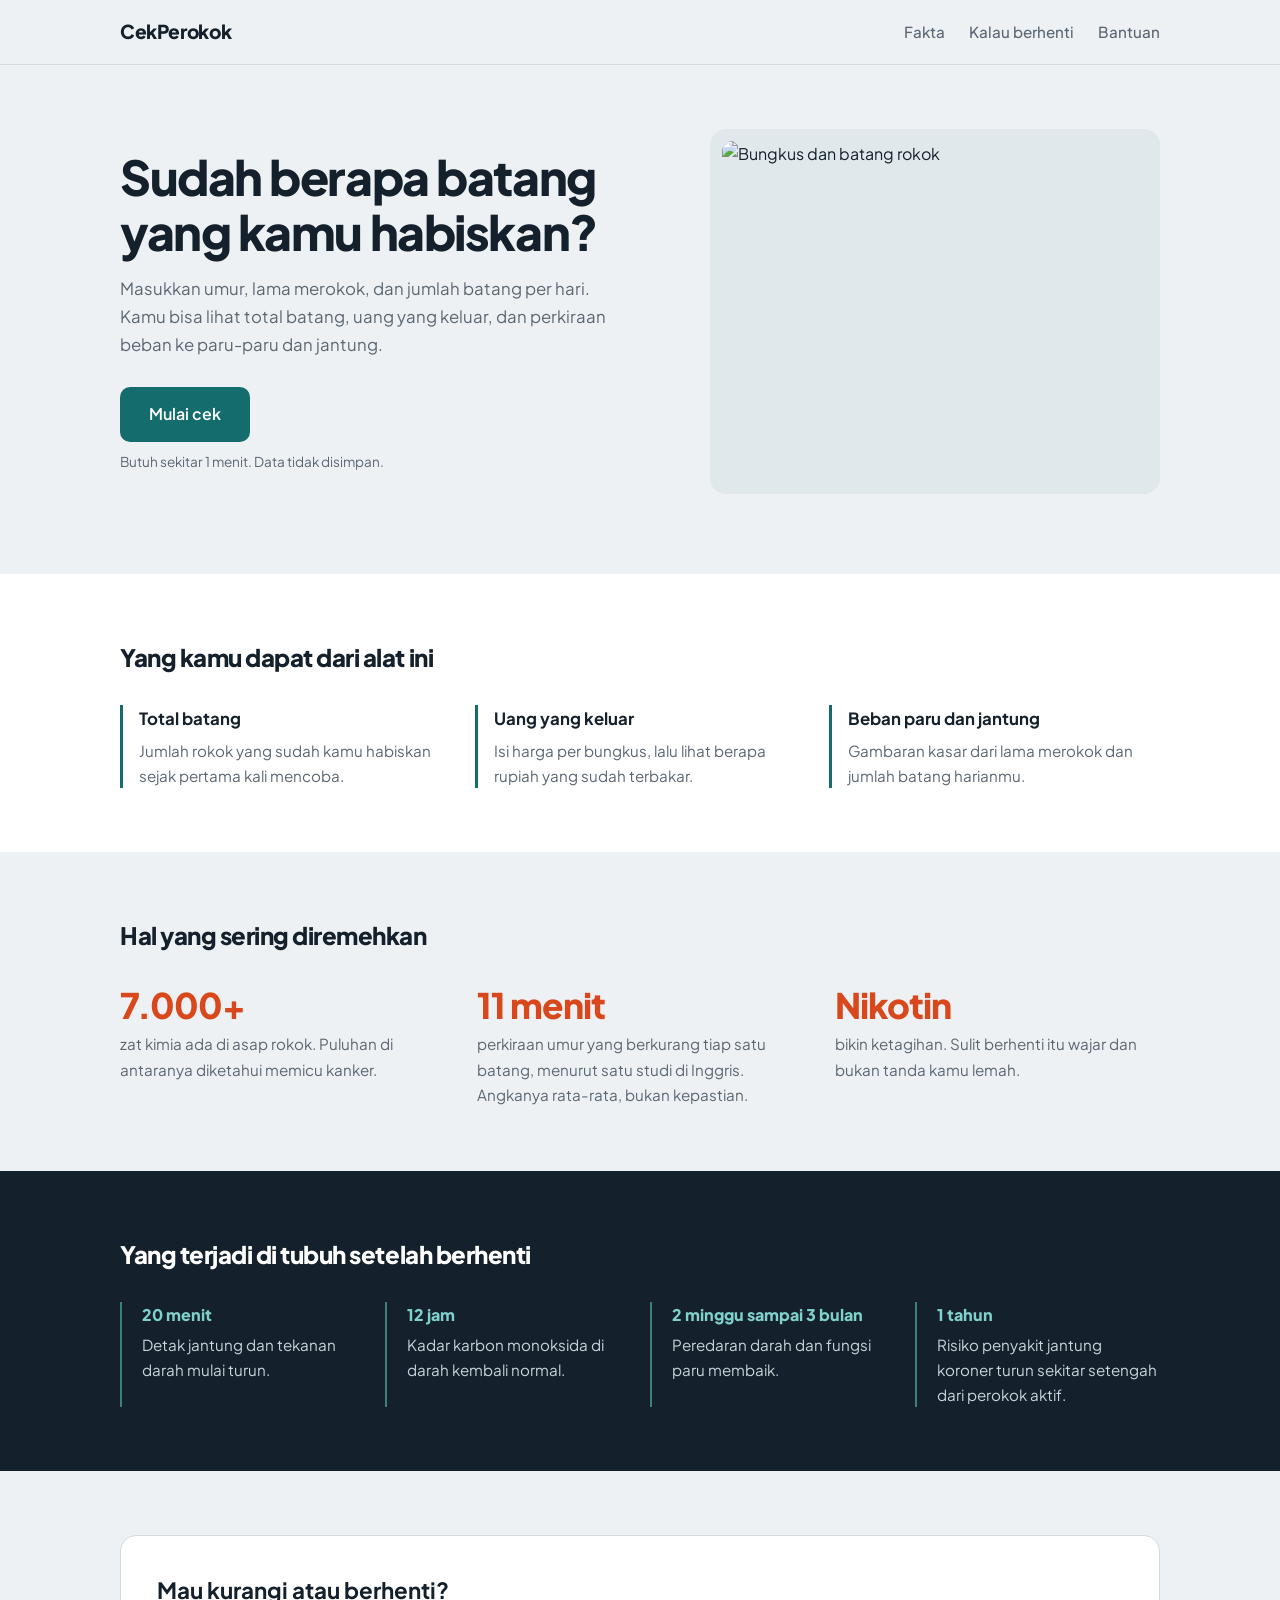
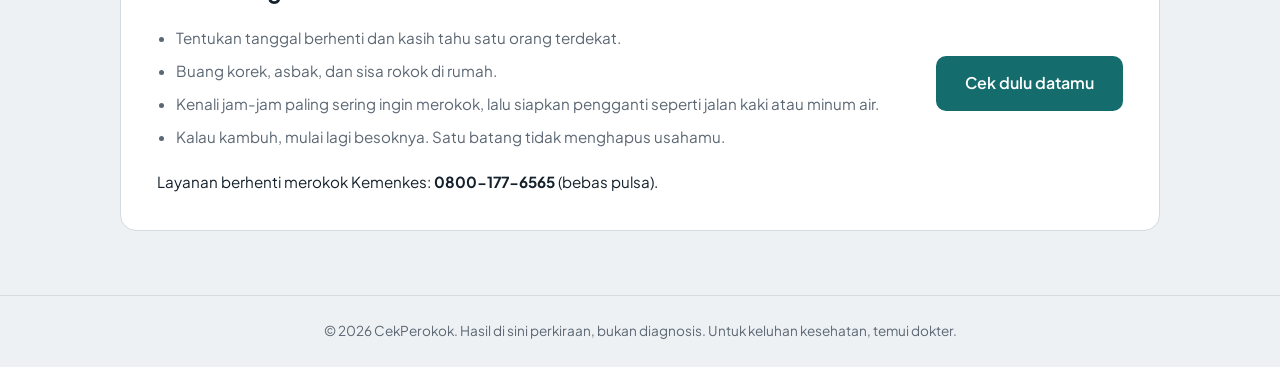
==== index.html @ c0598c34 "update" ====
<!DOCTYPE html>
<html lang="id">
<head>
  <meta charset="UTF-8">
  <meta name="viewport" content="width=device-width, initial-scale=1.0">
  <title>CekPerokok - Hitung dampak rokokmu</title>
  <meta name="description" content="Hitung perkiraan jumlah batang, uang, dan umur yang terpakai dari kebiasaan merokok.">
  <link rel="preconnect" href="https://fonts.googleapis.com">
  <link rel="preconnect" href="https://fonts.gstatic.com" crossorigin>
  <link href="https://fonts.googleapis.com/css2?family=Plus+Jakarta+Sans:wght@400;500;600;800&display=swap" rel="stylesheet">
  <link rel="stylesheet" href="css/style.css">
</head>
<body>

  <header class="site-header">
    <div class="container header-container">
      <a class="brand-logo">CekPerokok</a>
      <nav class="site-nav">
        <a href="#fakta">Fakta</a>
        <a href="#berhenti">Kalau berhenti</a>
        <a href="#bantuan">Bantuan</a>
      </nav>
    </div>
  </header>

  <main>
    <section class="hero-section">
      <div class="container hero-container">
        <div class="hero-content">
          <h1 class="hero-title">Sudah berapa batang yang kamu habiskan?</h1>
          <p class="hero-description">
            Masukkan umur, lama merokok, dan jumlah batang per hari. Kamu bisa lihat total batang, uang yang keluar, dan perkiraan beban ke paru-paru dan jantung.
          </p>
          <div class="hero-actions">
            <a href="cek.html" class="btn btn-primary">Mulai cek</a>
            <span class="action-note">Butuh sekitar 1 menit. Data tidak disimpan.</span>
          </div>
        </div>

        <div class="hero-visual">
          <figure class="image-wrapper">
            <img src="assets/rokok.webp" alt="Bungkus dan batang rokok" width="500" height="400" loading="eager">
          </figure>
        </div>
      </div>
    </section>

    <section class="info-section">
      <div class="container">
        <h2 class="section-title">Yang kamu dapat dari alat ini</h2>
        <div class="info-grid">
          <div class="info-item">
            <h3>Total batang</h3>
            <p>Jumlah rokok yang sudah kamu habiskan sejak pertama kali mencoba.</p>
          </div>
          <div class="info-item">
            <h3>Uang yang keluar</h3>
            <p>Isi harga per bungkus, lalu lihat berapa rupiah yang sudah terbakar.</p>
          </div>
          <div class="info-item">
            <h3>Beban paru dan jantung</h3>
            <p>Gambaran kasar dari lama merokok dan jumlah batang harianmu.</p>
          </div>
        </div>
      </div>
    </section>

    <section id="fakta" class="fact-section">
      <div class="container">
        <h2 class="section-title">Hal yang sering diremehkan</h2>
        <div class="fact-grid">
          <div class="fact-item">
            <strong class="fact-number">7.000+</strong>
            <p>zat kimia ada di asap rokok. Puluhan di antaranya diketahui memicu kanker.</p>
          </div>
          <div class="fact-item">
            <strong class="fact-number">11 menit</strong>
            <p>perkiraan umur yang berkurang tiap satu batang, menurut satu studi di Inggris. Angkanya rata-rata, bukan kepastian.</p>
          </div>
          <div class="fact-item">
            <strong class="fact-number">Nikotin</strong>
            <p>bikin ketagihan. Sulit berhenti itu wajar dan bukan tanda kamu lemah.</p>
          </div>
        </div>
      </div>
    </section>

    <section id="berhenti" class="timeline-section">
      <div class="container">
        <h2 class="section-title">Yang terjadi di tubuh setelah berhenti</h2>
        <ol class="timeline">
          <li>
            <span class="time-mark">20 menit</span>
            <p>Detak jantung dan tekanan darah mulai turun.</p>
          </li>
          <li>
            <span class="time-mark">12 jam</span>
            <p>Kadar karbon monoksida di darah kembali normal.</p>
          </li>
          <li>
            <span class="time-mark">2 minggu sampai 3 bulan</span>
            <p>Peredaran darah dan fungsi paru membaik.</p>
          </li>
          <li>
            <span class="time-mark">1 tahun</span>
            <p>Risiko penyakit jantung koroner turun sekitar setengah dari perokok aktif.</p>
          </li>
        </ol>
      </div>
    </section>

    <section id="bantuan" class="help-section">
      <div class="container">
        <div class="help-card">
          <div>
            <h2>Mau kurangi atau berhenti?</h2>
            <ul class="help-list">
              <li>Tentukan tanggal berhenti dan kasih tahu satu orang terdekat.</li>
              <li>Buang korek, asbak, dan sisa rokok di rumah.</li>
              <li>Kenali jam-jam paling sering ingin merokok, lalu siapkan pengganti seperti jalan kaki atau minum air.</li>
              <li>Kalau kambuh, mulai lagi besoknya. Satu batang tidak menghapus usahamu.</li>
            </ul>
            <p class="help-note">Layanan berhenti merokok Kemenkes: <strong>0800-177-6565</strong> (bebas pulsa).</p>
          </div>
          <a href="cek.html" class="btn btn-primary">Cek dulu datamu</a>
        </div>
      </div>
    </section>
  </main>

  <footer class="site-footer">
    <div class="container footer-container">
      <p>&copy; 2026 CekPerokok. Hasil di sini perkiraan, bukan diagnosis. Untuk keluhan kesehatan, temui dokter.</p>
    </div>
  </footer>

</body>
</html>
---- css/style.css ----
:root {
  --primary: #146C6C;
  --primary-hover: #0F5555;
  --ink: #14202B;
  --muted: #5B6773;
  --bg: #EEF1F3;
  --surface: #FFFFFF;
  --tint: #E1E8EB;
  --border: #D3DBE0;
  --warn: #C98A00;
  --danger: #D9481C;
  --critical: #A3231A;
  --font: "Plus Jakarta Sans", -apple-system, BlinkMacSystemFont, "Segoe UI", Roboto, Arial, sans-serif;
  --radius: 10px;
  --max: 1080px;
}

*, *::before, *::after { box-sizing: border-box; margin: 0; padding: 0; }

html { scroll-behavior: smooth; }

body {
  font-family: var(--font);
  background: var(--bg);
  color: var(--ink);
  line-height: 1.65;
  -webkit-font-smoothing: antialiased;
}

img { max-width: 100%; height: auto; display: block; }

.container { width: 100%; max-width: var(--max); margin: 0 auto; padding: 0 1.25rem; }

.site-header {
  position: sticky;
  top: 0;
  z-index: 10;
  background: rgba(238, 241, 243, 0.92);
  backdrop-filter: blur(8px);
  border-bottom: 1px solid var(--border);
}
.header-container { display: flex; justify-content: space-between; align-items: center; height: 64px; }
.brand-logo { font-weight: 800; font-size: 1.2rem; color: var(--ink); text-decoration: none; letter-spacing: -0.02em; }
.site-nav { display: flex; gap: 1.5rem; }
.site-nav a, .back-link {
  color: var(--muted);
  text-decoration: none;
  font-size: 0.95rem;
  font-weight: 500;
  transition: color 0.2s;
}
.site-nav a:hover, .back-link:hover { color: var(--primary); }
.back-link {
  display: inline-flex;
  align-items: center;
  gap: 0.35rem;
  padding: 0.45rem 0.9rem;
  border: 1px solid var(--border);
  border-radius: 999px;
  background: var(--surface);
  color: var(--ink);
}

.btn {
  display: inline-flex;
  align-items: center;
  justify-content: center;
  padding: 0.9rem 1.8rem;
  font: inherit;
  font-weight: 600;
  border: none;
  border-radius: var(--radius);
  cursor: pointer;
  text-decoration: none;
  transition: background 0.2s, transform 0.1s;
}
.btn:active { transform: scale(0.98); }
.btn-primary { background: var(--primary); color: #fff; }
.btn-primary:hover { background: var(--primary-hover); }
.btn-full { width: 100%; }
.btn-secondary { width: 100%; margin-top: 1.5rem; background: var(--tint); color: var(--ink); }
.btn-secondary:hover { background: var(--border); }

.hero-section { padding: 4rem 0 5rem; }
.hero-container { display: grid; gap: 2.5rem; align-items: center; }
.hero-title { font-size: 2.2rem; line-height: 1.15; font-weight: 800; letter-spacing: -0.03em; margin-bottom: 1rem; }
.hero-description { font-size: 1.05rem; color: var(--muted); max-width: 500px; margin-bottom: 1.75rem; }
.hero-actions { display: flex; flex-direction: column; gap: 0.6rem; align-items: flex-start; }
.action-note { font-size: 0.85rem; color: var(--muted); }
.image-wrapper { background: var(--tint); border-radius: 16px; padding: 0.75rem; }
.image-wrapper img { border-radius: 10px; width: 100%; object-fit: cover; }

.section-title { font-size: 1.5rem; font-weight: 800; letter-spacing: -0.02em; margin-bottom: 1.75rem; }

.info-section { padding: 4rem 0; background: var(--surface); }
.info-grid { display: grid; gap: 1.5rem; }
.info-item { padding-left: 1rem; border-left: 3px solid var(--primary); }
.info-item h3 { font-size: 1.05rem; margin-bottom: 0.3rem; }
.info-item p { color: var(--muted); font-size: 0.95rem; }

.fact-section { padding: 4rem 0; }
.fact-grid { display: grid; gap: 2rem; }
.fact-number { display: block; font-size: 2.2rem; font-weight: 800; color: var(--danger); letter-spacing: -0.03em; line-height: 1.2; margin-bottom: 0.35rem; }
.fact-item p { color: var(--muted); font-size: 0.95rem; max-width: 320px; }

.timeline-section { padding: 4rem 0; background: var(--ink); color: #fff; }
.timeline-section .section-title { color: #fff; }
.timeline { list-style: none; display: grid; gap: 1.5rem; }
.timeline li { padding-left: 1.25rem; border-left: 2px solid #3E7F7F; }
.time-mark { display: block; font-weight: 800; color: #7FD1CB; margin-bottom: 0.2rem; }
.timeline p { color: #C9D3DA; font-size: 0.95rem; }

.help-section { padding: 4rem 0; }
.help-card {
  display: grid;
  gap: 1.75rem;
  background: var(--surface);
  border: 1px solid var(--border);
  border-radius: 16px;
  padding: 1.75rem;
}
.help-card h2 { font-size: 1.4rem; margin-bottom: 1rem; }
.help-list { padding-left: 1.2rem; color: var(--muted); display: grid; gap: 0.5rem; font-size: 0.95rem; }
.help-note { margin-top: 1.25rem; font-size: 0.95rem; }
.help-card .btn { justify-self: start; }

.site-footer { padding: 1.5rem 0; text-align: center; font-size: 0.85rem; color: var(--muted); border-top: 1px solid var(--border); }

.cek-main { padding: 2.5rem 0 4rem; }
.page-head { margin-bottom: 1.75rem; }
.page-head h1 { font-size: 1.9rem; font-weight: 800; letter-spacing: -0.03em; }
.page-head p { color: var(--muted); }
.cek-layout { display: grid; gap: 1.5rem; align-items: start; }
.panel { background: var(--surface); border: 1px solid var(--border); border-radius: 16px; padding: 1.5rem; }

.checker-form { display: flex; flex-direction: column; gap: 1.25rem; }
.form-row { display: grid; gap: 1.25rem; }
.form-group { display: flex; flex-direction: column; gap: 0.4rem; }
.form-group label { font-weight: 600; font-size: 0.9rem; }
.form-group label em { font-weight: 400; font-style: normal; color: var(--muted); }
.form-group small { color: var(--muted); font-size: 0.8rem; }

.input-unit { position: relative; display: flex; align-items: center; }
.input-unit input { width: 100%; padding-right: 4.5rem; }
.input-unit span { position: absolute; right: 1rem; font-size: 0.85rem; color: var(--muted); pointer-events: none; }
.input-unit .prefix { left: 1rem; right: auto; font-weight: 600; }
.input-unit .prefix + input { padding-left: 2.75rem; padding-right: 1rem; }

.form-group input, .form-group select {
  padding: 0.8rem 1rem;
  min-height: 48px;
  font: inherit;
  border: 1px solid var(--border);
  border-radius: var(--radius);
  background: var(--bg);
  color: var(--ink);
  transition: border-color 0.2s, background 0.2s;
}
.form-group input:focus, .form-group select:focus { outline: none; border-color: var(--primary); background: #fff; box-shadow: 0 0 0 3px rgba(20, 108, 108, 0.15); }
.form-group input.invalid { border-color: var(--danger); }

.result-panel { min-height: 320px; }
.empty-state { text-align: center; padding: 3rem 1rem; color: var(--muted); }
.empty-state h2 { font-size: 1.15rem; color: var(--ink); margin-bottom: 0.4rem; }

.result-area h2 { font-size: 1.25rem; margin-bottom: 1.25rem; }
.result-area:not([hidden]) { animation: rise 0.4s ease; }
@keyframes rise { from { opacity: 0; transform: translateY(8px); } to { opacity: 1; transform: none; } }

.stat-grid { display: grid; grid-template-columns: 1fr 1fr; gap: 0.75rem; margin-bottom: 1.75rem; }
.stat { background: var(--bg); border-radius: var(--radius); padding: 0.9rem 1rem; display: flex; flex-direction: column; }
.stat-wide { grid-column: 1 / -1; }
.stat-label { font-size: 0.8rem; color: var(--muted); }
.stat-value { font-size: 1.35rem; font-weight: 800; letter-spacing: -0.02em; line-height: 1.3; overflow-wrap: anywhere; }
.stat-accent { font-size: 1.75rem; color: var(--danger); }
.stat-note { font-size: 0.78rem; color: var(--muted); }

.indicators-wrapper { display: flex; flex-direction: column; gap: 1.25rem; margin-bottom: 1.5rem; }
.indicator-header { display: flex; flex-wrap: wrap; justify-content: space-between; gap: 0.25rem 1rem; font-size: 0.9rem; margin-bottom: 0.4rem; }
.indicator-title { font-weight: 600; }
.indicator-status { font-weight: 700; color: var(--primary); }
.progress-bar-track { height: 12px; background: var(--tint); border-radius: 999px; overflow: hidden; }
.progress-bar-fill { height: 100%; width: 0; background: var(--primary); border-radius: 999px; transition: width 0.8s cubic-bezier(0.4, 0, 0.2, 1), background 0.3s; }
[data-level="sedang"] .progress-bar-fill { background: var(--warn); }
[data-level="sedang"] .indicator-status { color: var(--warn); }
[data-level="tinggi"] .progress-bar-fill { background: var(--danger); }
[data-level="tinggi"] .indicator-status { color: var(--danger); }
[data-level="kritis"] .progress-bar-fill { background: var(--critical); }
[data-level="kritis"] .indicator-status { color: var(--critical); }

.health-note { background: var(--bg); border-radius: var(--radius); padding: 1rem 1.1rem; font-size: 0.92rem; }
.health-note h3 { font-size: 0.95rem; margin-bottom: 0.4rem; }
.health-note p { color: var(--muted); }
.health-note .advice { margin-top: 0.6rem; color: var(--ink); font-weight: 500; }

:focus-visible { outline: 2px solid var(--primary); outline-offset: 3px; }

@media (prefers-reduced-motion: reduce) {
  *, ::before, ::after { animation-duration: 0.01ms !important; transition-duration: 0.01ms !important; scroll-behavior: auto !important; }
}

@media (min-width: 560px) {
  .form-row { grid-template-columns: 1fr 1fr; }
}

@media (min-width: 768px) {
  .hero-container { grid-template-columns: 1.1fr 0.9fr; }
  .hero-title { font-size: 3rem; }
  .info-grid, .fact-grid { grid-template-columns: repeat(3, 1fr); }
  .timeline { grid-template-columns: repeat(4, 1fr); gap: 1.25rem; }
  .help-card { grid-template-columns: 1fr auto; align-items: center; padding: 2.25rem; }
}

@media (min-width: 900px) {
  .cek-layout { grid-template-columns: 1fr 1fr; }
  .result-panel { position: sticky; top: 88px; }
}

@media (max-width: 767px) {
  .site-nav { gap: 1rem; }
  .site-nav a { font-size: 0.85rem; }
  .hero-section { padding: 2.5rem 0 3rem; }
  .hero-actions .btn { width: 100%; }
  .help-card .btn { width: 100%; }
}
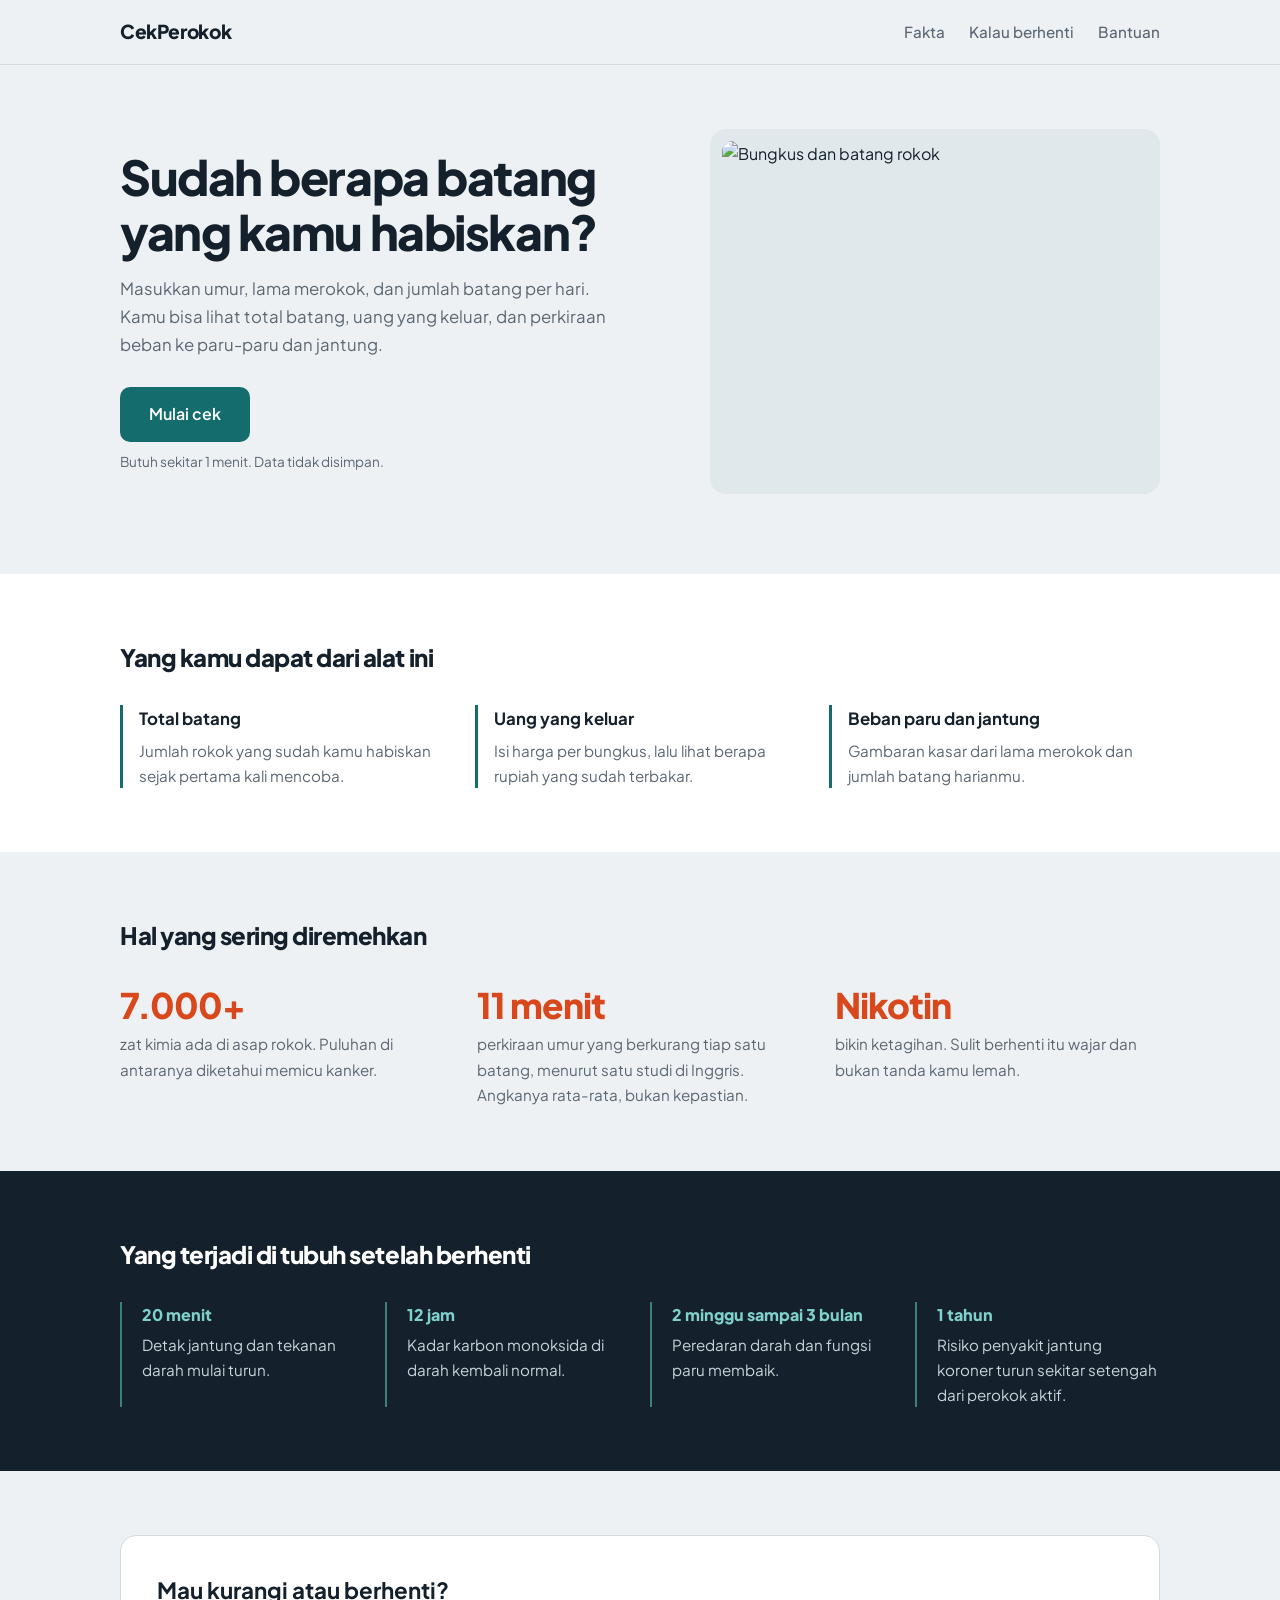
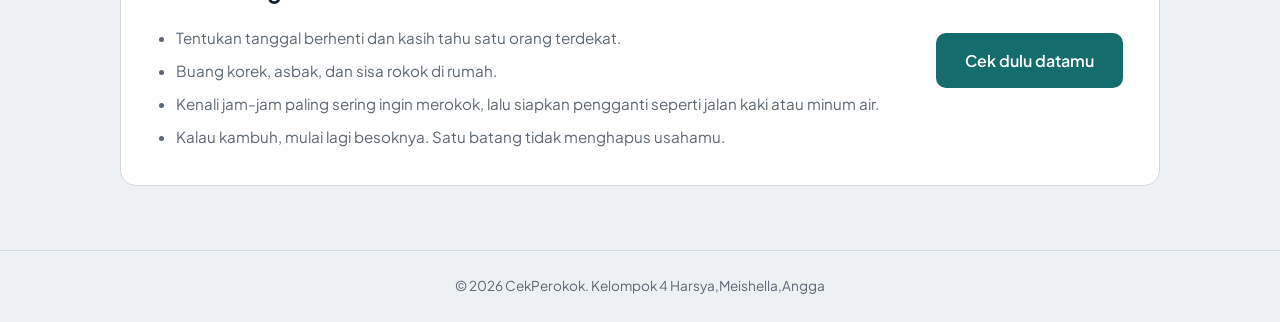
==== commit 093c5e5b: "update" ====
--- a/index.html
+++ b/index.html
@@ -120,7 +120,6 @@
               <li>Kenali jam-jam paling sering ingin merokok, lalu siapkan pengganti seperti jalan kaki atau minum air.</li>
               <li>Kalau kambuh, mulai lagi besoknya. Satu batang tidak menghapus usahamu.</li>
             </ul>
-            <p class="help-note">Layanan berhenti merokok Kemenkes: <strong>0800-177-6565</strong> (bebas pulsa).</p>
           </div>
           <a href="cek.html" class="btn btn-primary">Cek dulu datamu</a>
         </div>
@@ -130,7 +129,7 @@
 
   <footer class="site-footer">
     <div class="container footer-container">
-      <p>&copy; 2026 CekPerokok. Hasil di sini perkiraan, bukan diagnosis. Untuk keluhan kesehatan, temui dokter.</p>
+      <p>&copy; 2026 CekPerokok. Kelompok 4 Harsya,Meishella,Angga</p>
     </div>
   </footer>
 
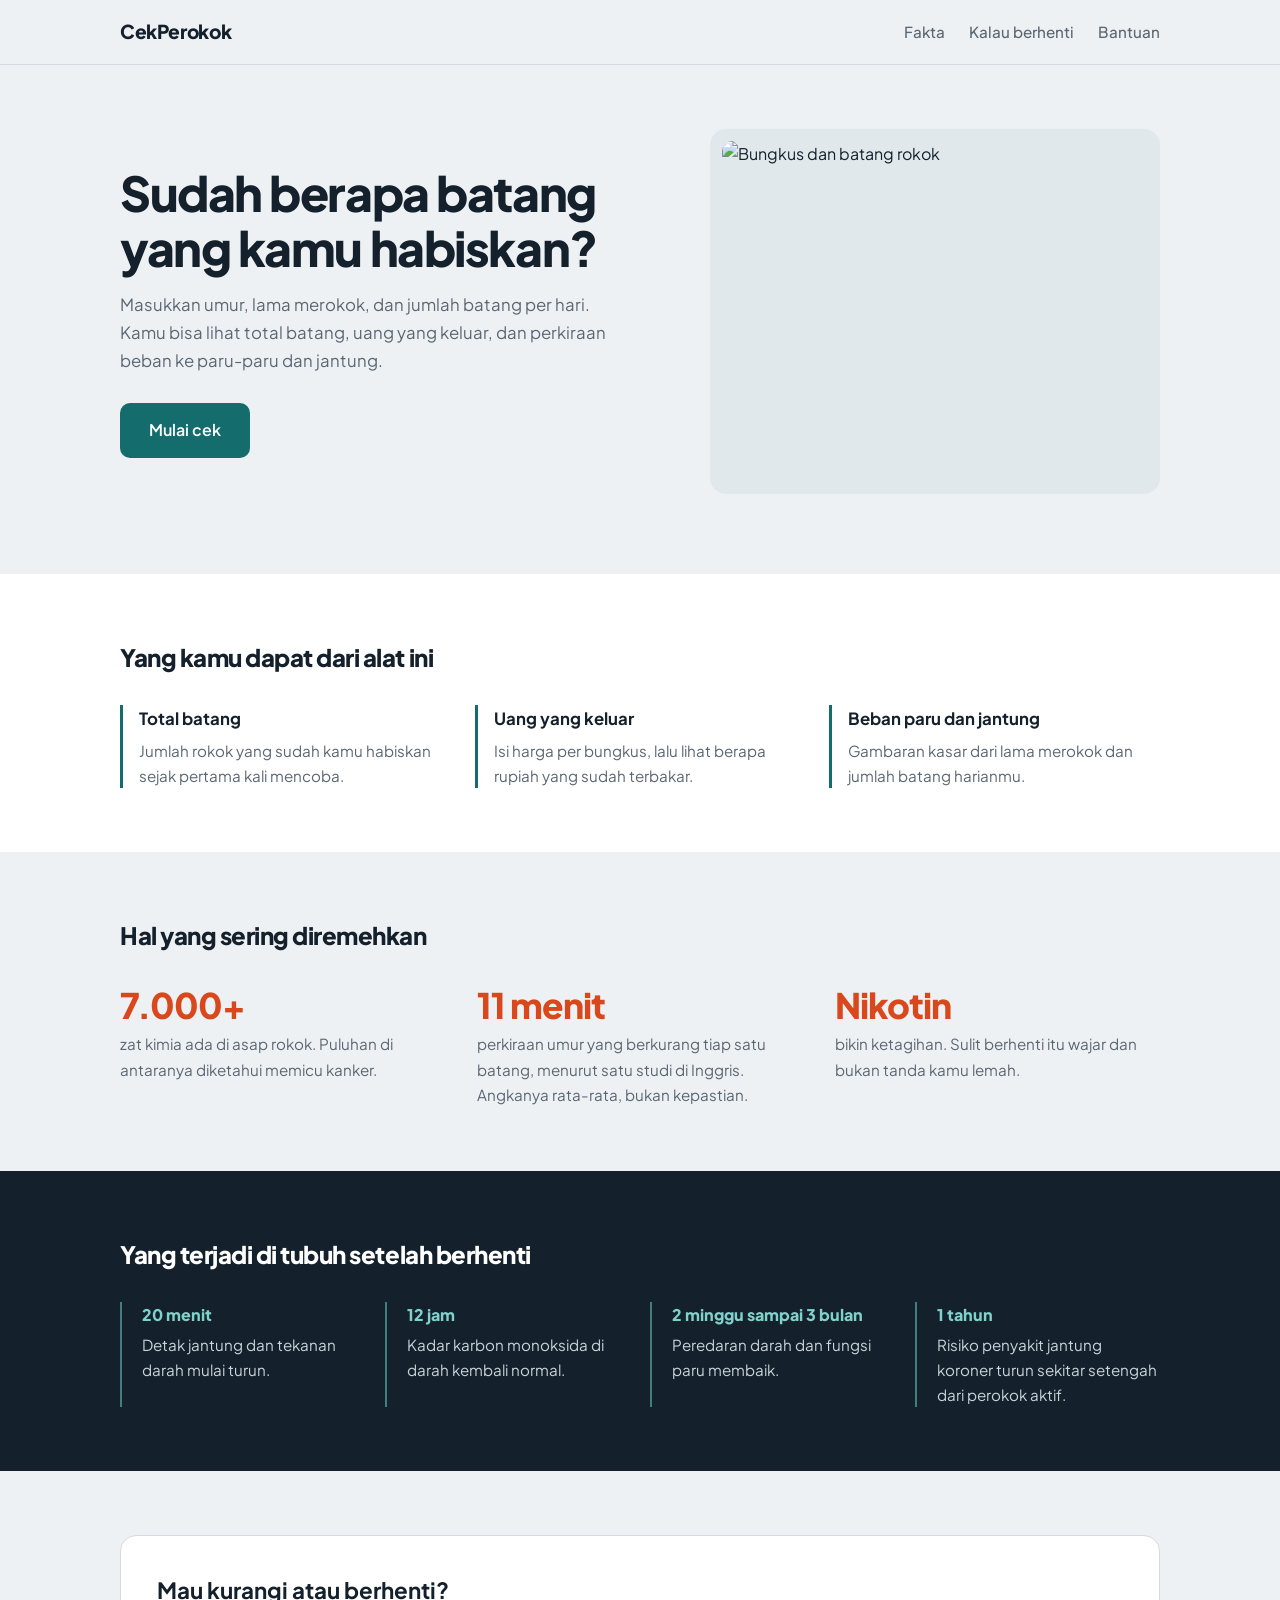
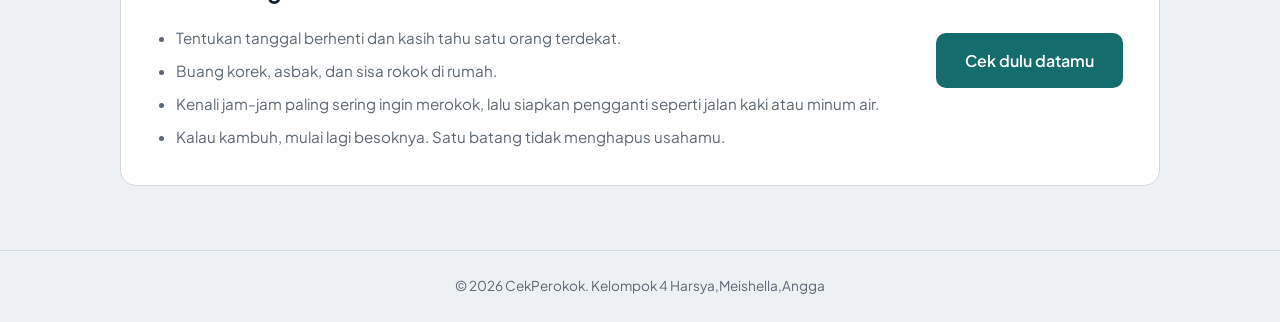
==== commit 4cc78990: "update1" ====
--- a/index.html
+++ b/index.html
@@ -33,7 +33,6 @@
           </p>
           <div class="hero-actions">
             <a href="cek.html" class="btn btn-primary">Mulai cek</a>
-            <span class="action-note">Butuh sekitar 1 menit. Data tidak disimpan.</span>
           </div>
         </div>
 
--- a/css/style.css
+++ b/css/style.css
@@ -86,7 +86,6 @@
 .hero-title { font-size: 2.2rem; line-height: 1.15; font-weight: 800; letter-spacing: -0.03em; margin-bottom: 1rem; }
 .hero-description { font-size: 1.05rem; color: var(--muted); max-width: 500px; margin-bottom: 1.75rem; }
 .hero-actions { display: flex; flex-direction: column; gap: 0.6rem; align-items: flex-start; }
-.action-note { font-size: 0.85rem; color: var(--muted); }
 .image-wrapper { background: var(--tint); border-radius: 16px; padding: 0.75rem; }
 .image-wrapper img { border-radius: 10px; width: 100%; object-fit: cover; }
 
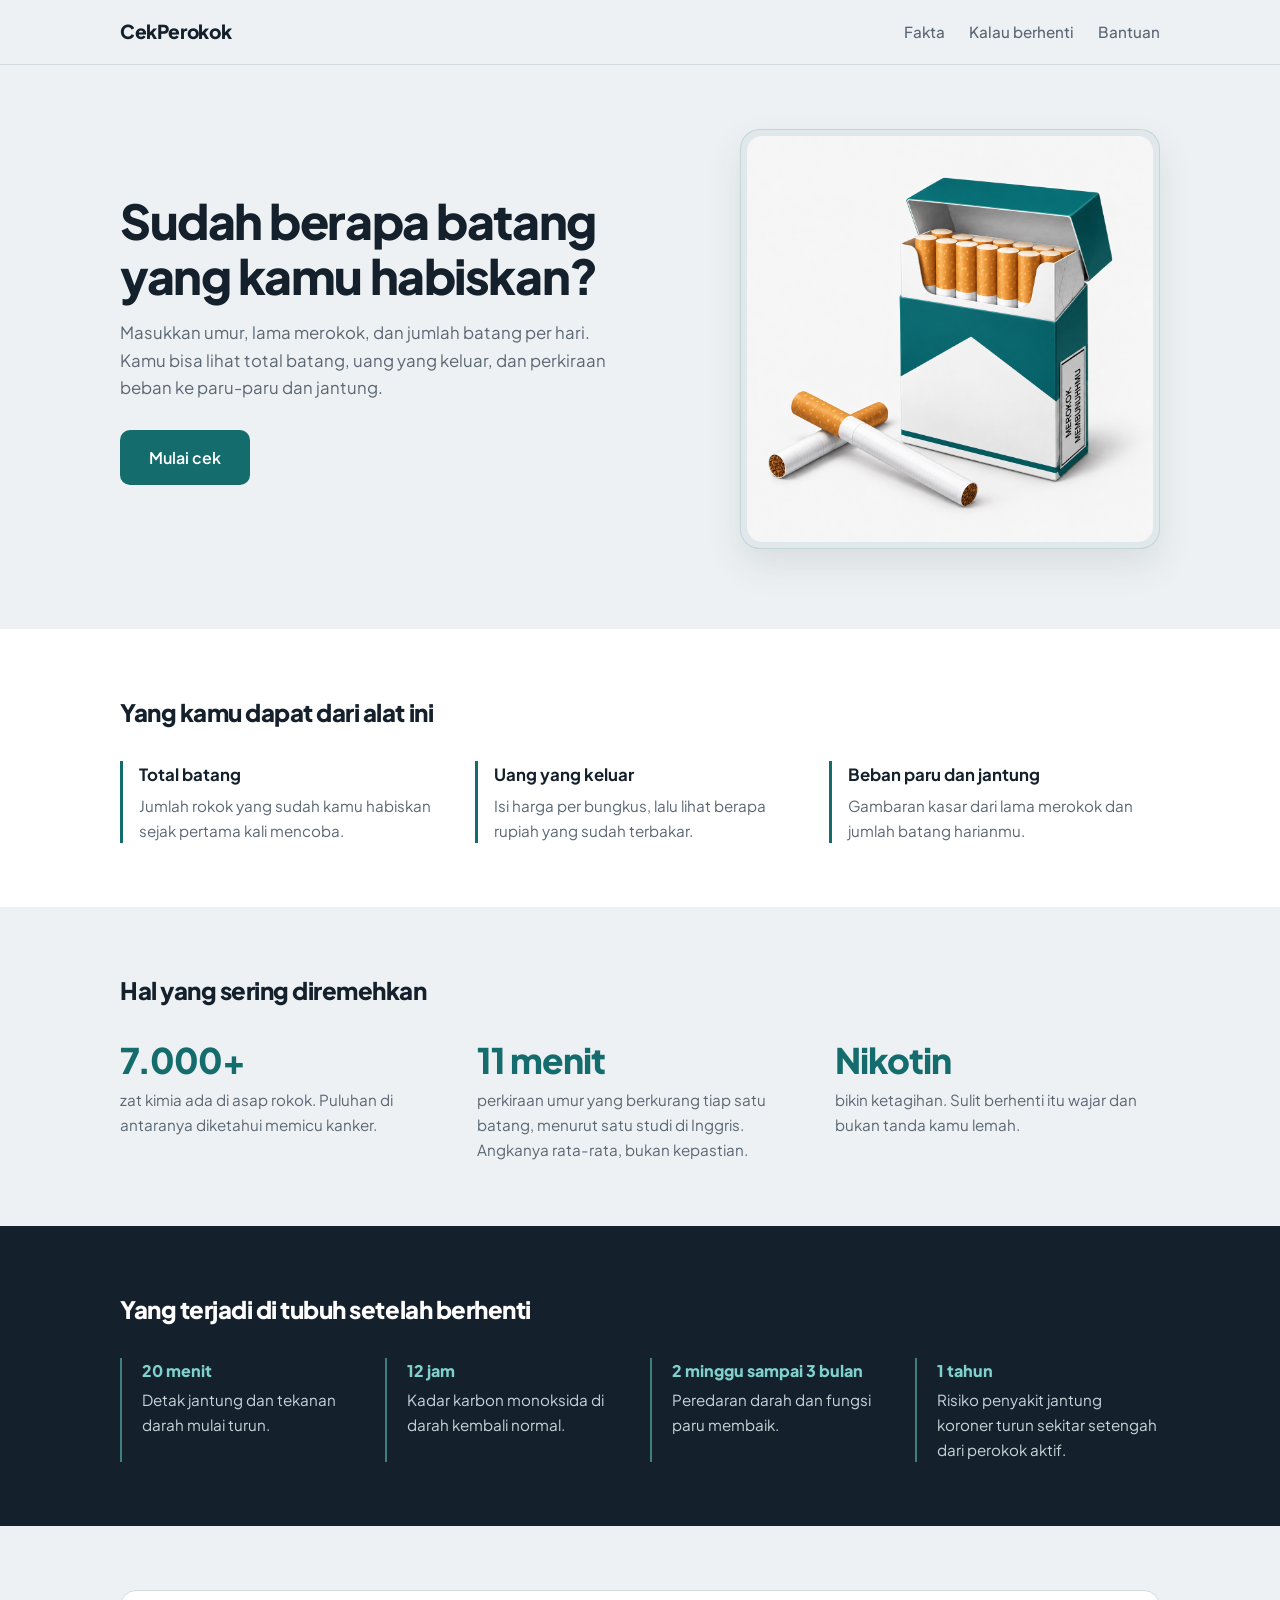
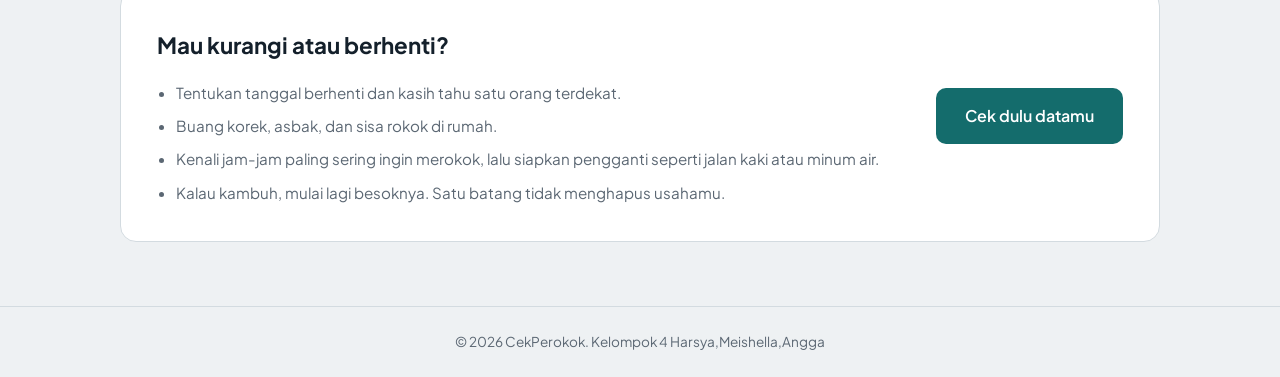
==== commit bb45130f: "addimage" ====
--- a/index.html
+++ b/index.html
@@ -38,7 +38,7 @@
 
         <div class="hero-visual">
           <figure class="image-wrapper">
-            <img src="assets/rokok.webp" alt="Bungkus dan batang rokok" width="500" height="400" loading="eager">
+            <img src="assets/bungkusrokok.png" alt="Bungkus dan batang rokok" width="500" height="400" loading="eager">
           </figure>
         </div>
       </div>
--- a/css/style.css
+++ b/css/style.css
@@ -86,8 +86,16 @@
 .hero-title { font-size: 2.2rem; line-height: 1.15; font-weight: 800; letter-spacing: -0.03em; margin-bottom: 1rem; }
 .hero-description { font-size: 1.05rem; color: var(--muted); max-width: 500px; margin-bottom: 1.75rem; }
 .hero-actions { display: flex; flex-direction: column; gap: 0.6rem; align-items: flex-start; }
-.image-wrapper { background: var(--tint); border-radius: 16px; padding: 0.75rem; }
-.image-wrapper img { border-radius: 10px; width: 100%; object-fit: cover; }
+.image-wrapper {
+  width: min(100%, 420px);
+  margin-left: auto;
+  padding: 0.35rem;
+  background: var(--tint);
+  border: 1px solid rgba(20, 108, 108, 0.14);
+  border-radius: 20px;
+  box-shadow: 0 16px 36px rgba(20, 55, 59, 0.1);
+}
+.image-wrapper img { border-radius: 15px; width: 100%; aspect-ratio: 1; object-fit: contain; }
 
 .section-title { font-size: 1.5rem; font-weight: 800; letter-spacing: -0.02em; margin-bottom: 1.75rem; }
 
@@ -99,7 +107,7 @@
 
 .fact-section { padding: 4rem 0; }
 .fact-grid { display: grid; gap: 2rem; }
-.fact-number { display: block; font-size: 2.2rem; font-weight: 800; color: var(--danger); letter-spacing: -0.03em; line-height: 1.2; margin-bottom: 0.35rem; }
+.fact-number { display: block; font-size: 2.2rem; font-weight: 800; color: var(--primary); letter-spacing: -0.03em; line-height: 1.2; margin-bottom: 0.35rem; }
 .fact-item p { color: var(--muted); font-size: 0.95rem; max-width: 320px; }
 
 .timeline-section { padding: 4rem 0; background: var(--ink); color: #fff; }
@@ -174,7 +182,10 @@
 .stat-accent { font-size: 1.75rem; color: var(--danger); }
 .stat-note { font-size: 0.78rem; color: var(--muted); }
 
-.indicators-wrapper { display: flex; flex-direction: column; gap: 1.25rem; margin-bottom: 1.5rem; }
+.indicator-section-title { font-size: 1rem; margin-bottom: 0.25rem; }
+.indicator-disclaimer { color: var(--muted); font-size: 0.82rem; margin-bottom: 1rem; }
+.indicators-wrapper { display: grid; grid-template-columns: repeat(2, minmax(0, 1fr)); gap: 1rem; margin-bottom: 1.5rem; }
+.indicator-item { min-width: 0; padding: 0.85rem; background: var(--bg); border-radius: var(--radius); }
 .indicator-header { display: flex; flex-wrap: wrap; justify-content: space-between; gap: 0.25rem 1rem; font-size: 0.9rem; margin-bottom: 0.4rem; }
 .indicator-title { font-weight: 600; }
 .indicator-status { font-weight: 700; color: var(--primary); }
@@ -192,6 +203,10 @@
 .health-note p { color: var(--muted); }
 .health-note .advice { margin-top: 0.6rem; color: var(--ink); font-weight: 500; }
 
+@media (max-width: 420px) {
+  .indicators-wrapper { grid-template-columns: 1fr; }
+}
+
 :focus-visible { outline: 2px solid var(--primary); outline-offset: 3px; }
 
 @media (prefers-reduced-motion: reduce) {
@@ -221,4 +236,5 @@
   .hero-section { padding: 2.5rem 0 3rem; }
   .hero-actions .btn { width: 100%; }
   .help-card .btn { width: 100%; }
-}+  .image-wrapper { margin-inline: auto; }
+}
